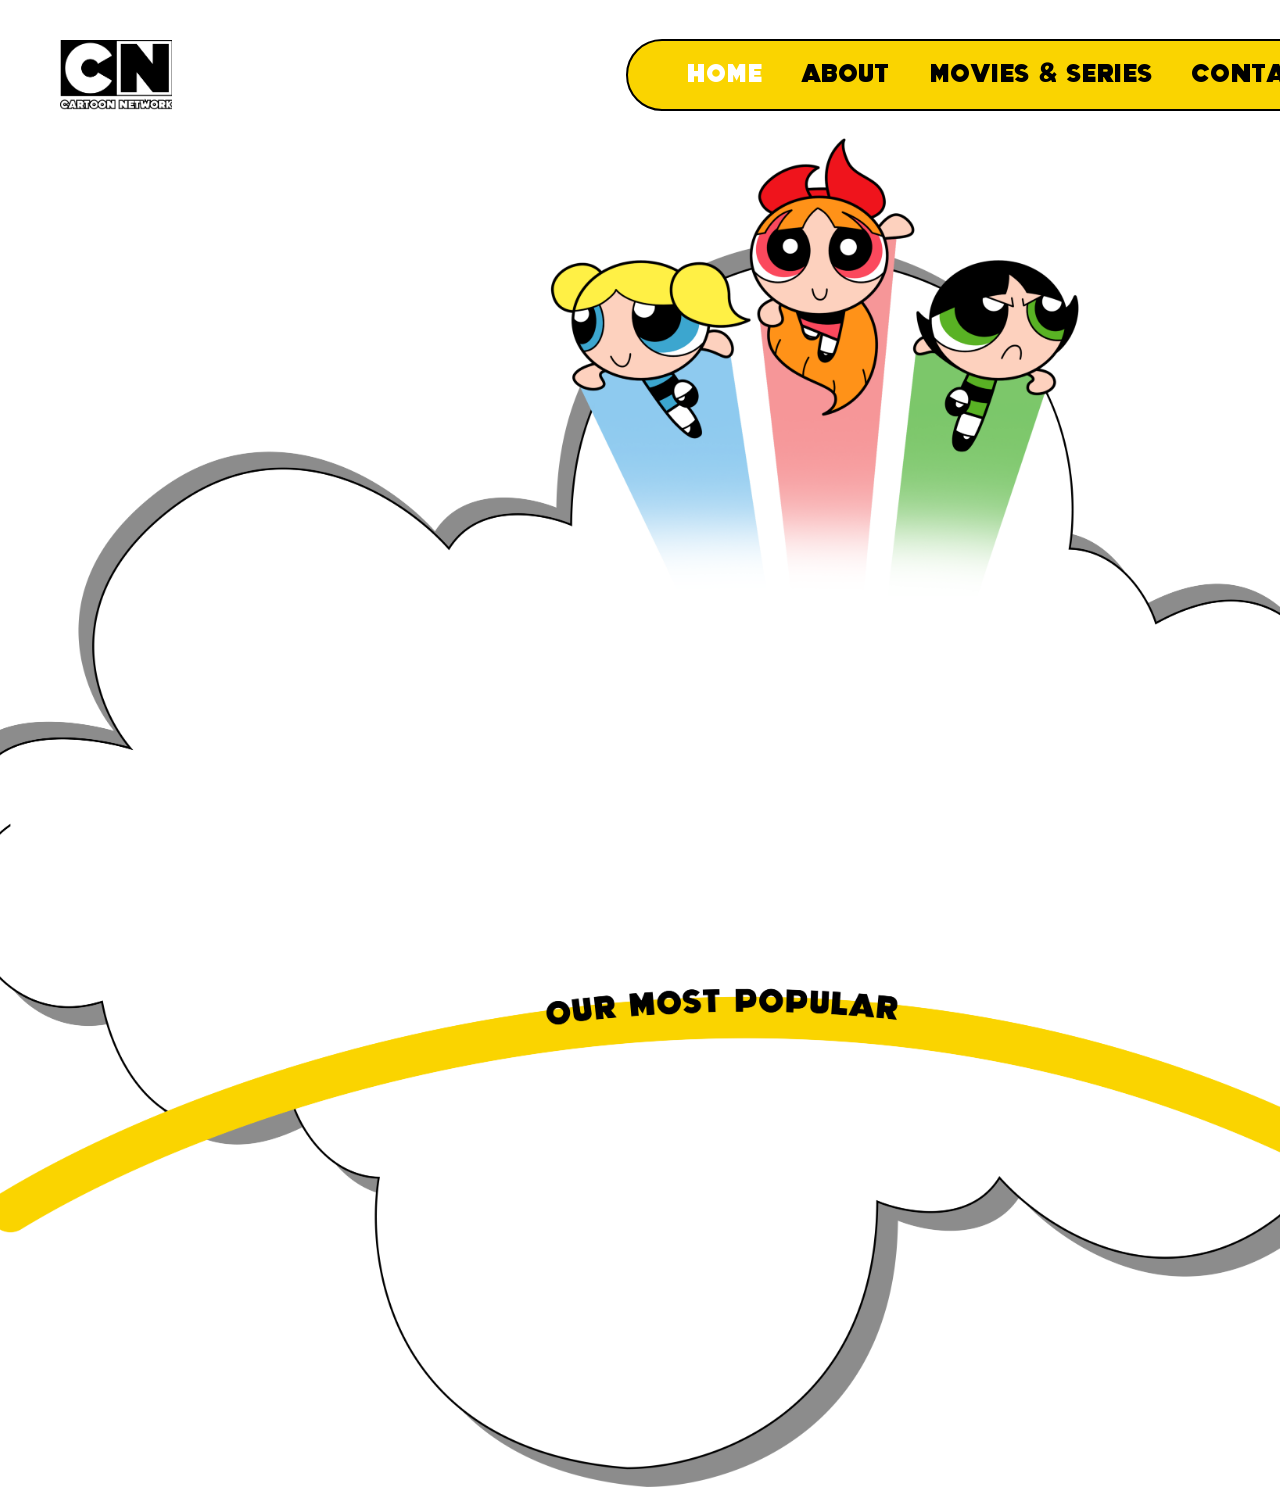
==== index.html @ 025c3194 "test 3" ====
<!DOCTYPE html>
<html lang="en">
<head>
    <meta charset="UTF-8">
    <meta name="viewport" content="width=device-width, initial-scale=1.0">
    <title>Home</title>
    <link rel="stylesheet" href="index.css">
</head>


<body>
    
    <header>
        <div class="logo"></div>
        <nav>
                <a href="" class="selected">HOME</a>
                <a href="">ABOUT</a>
                <a href="">MOVIES & SERIES</a>
                <a href="">CONTACT</a>
        </nav>
    </header>

    <main>
        <section class="hero"></section>
        <section class="sec1">
            <article class="s1bg">

            </article>
        </section>
    </main>

</body>


</html>
---- index.css ----
:root{
    --black: #000;
    --white: #fff;
    --pink: #FF00C2;
    --blue: #00C2FF;
    --yellow: #FAD400;
}

@font-face {
    font-family: 'cartoon';
    src: url(fonts/Cartoon\ Slam.ttf);
}

@font-face {
    font-family: 'red';
    src: url(fonts/RedHatDisplay-VariableFont_wght.ttf);
}

* {
    margin: 0;
    padding: 0;
    font-family: 'cartoon';
}

body{
    width: 1440px;
    height: auto;
    margin-left: auto;
    margin-right: auto;
    /* background-color: var(--black); */
}

header{
    margin: 40px 60px 0 60px;
    position: fixed;
    display: flex;
    align-items: center;
    flex-direction: row;
    justify-content: space-between;
    width: 1320px;
    height: 70px;
    z-index: 99;
}

.logo{
    width: 112px;
    height: 70px;
    background-size: cover;
    background-image: url(assets/logo.png);
}

nav{
    width: 634px;
    height: 28px;
    padding: 20px 58px;
    background-color: var(--yellow);
    border-radius: 76px;
    border: 2px solid var(--black);
    display: flex;
    align-items: center;
    flex-direction: row;
    justify-content: space-between;
}

a{
    color: var(--black);
    text-align: center;
    font-size: 24px;
    font-style: normal;
    font-weight: 400;
    line-height: normal;
    text-decoration: none;
    transition: all 0.3s ease;
}

.selected{
    color: var(--white);
}

a:hover{
    color: var(--white);
}

.hero{
    width: 1440px;
    height: 878px;
    background-image: url(assets/hero.png);
    background-size: cover;
    position: fixed;
    z-index: -1;
}

.sec1{
    width: 1440px;
    height: 1356px;
    display: flex;
    align-items: center;
    flex-direction: column;
    float: left;
    margin-top: 131px;
    overflow: hidden;
}

.s1bg{
    width: 1519.472px;
    height: 1356px;
    background-image: url(assets/s1bg.png);
    background-size: cover;
}
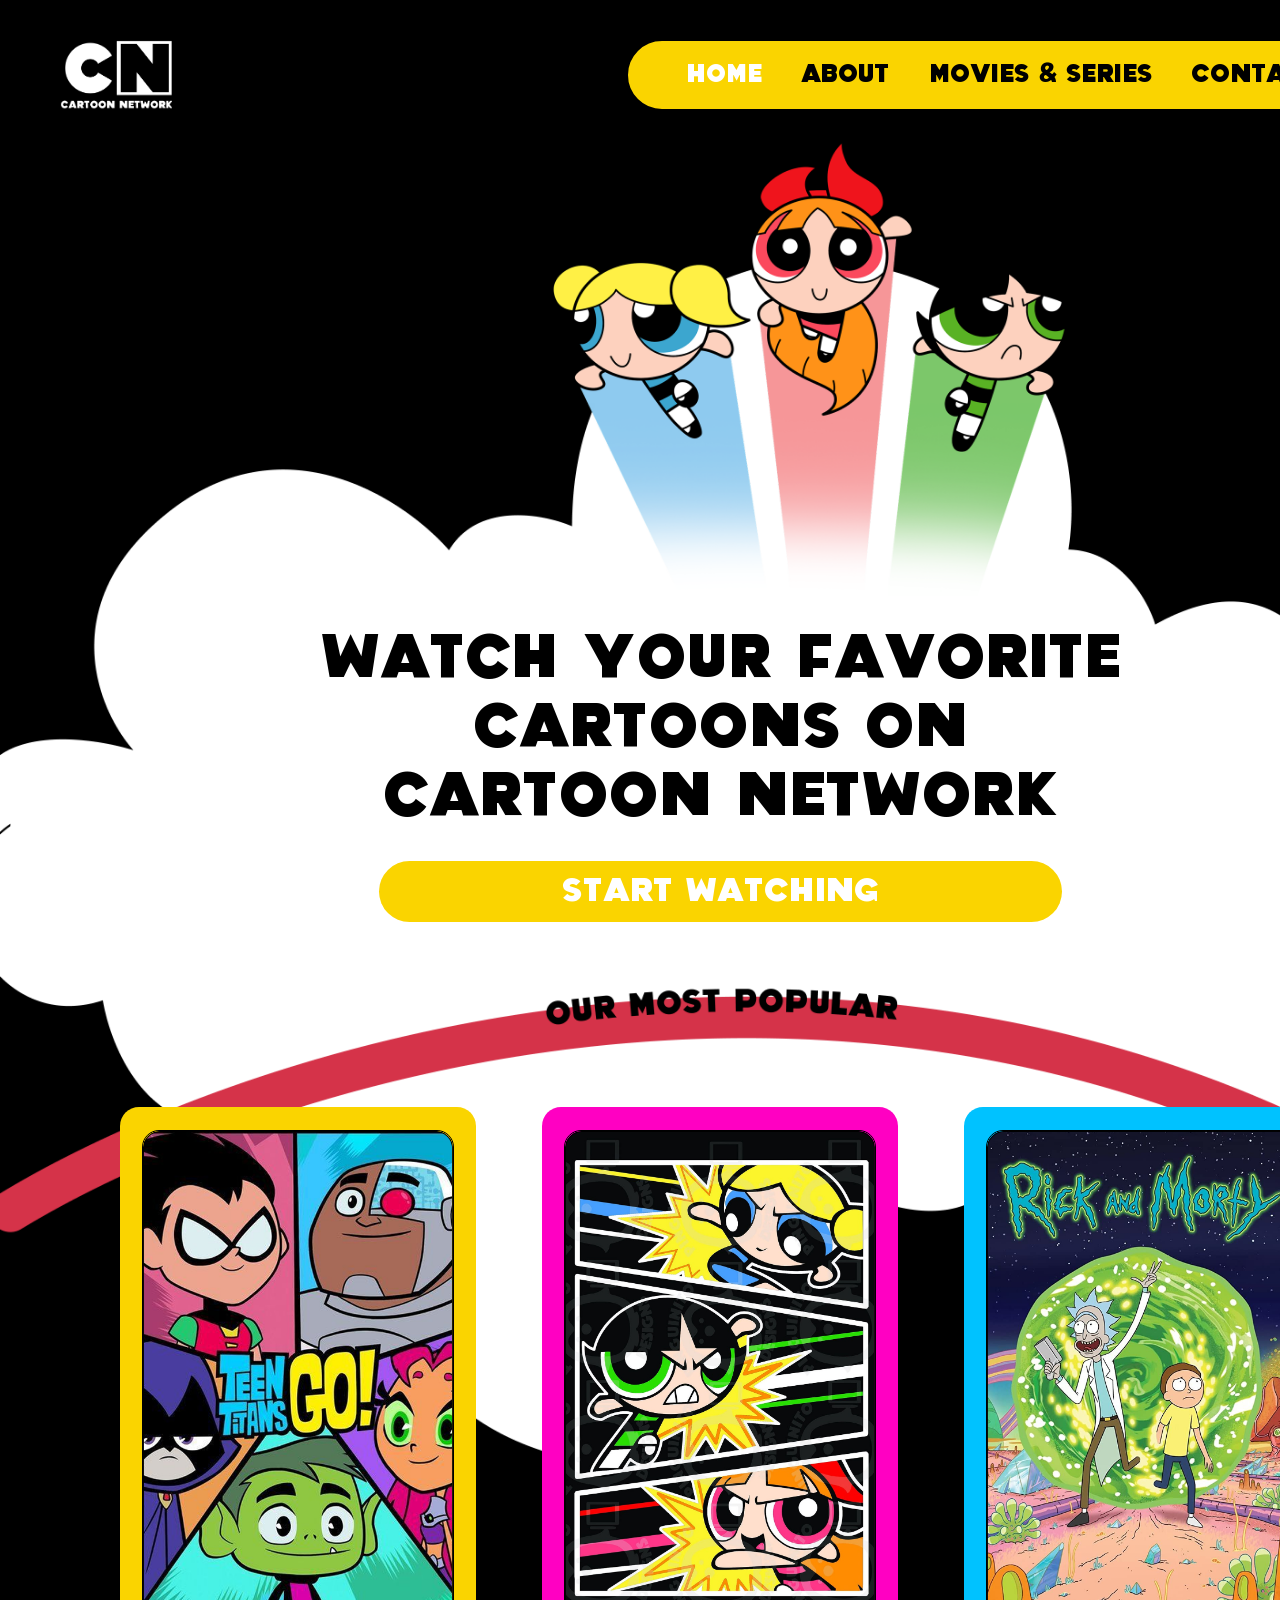
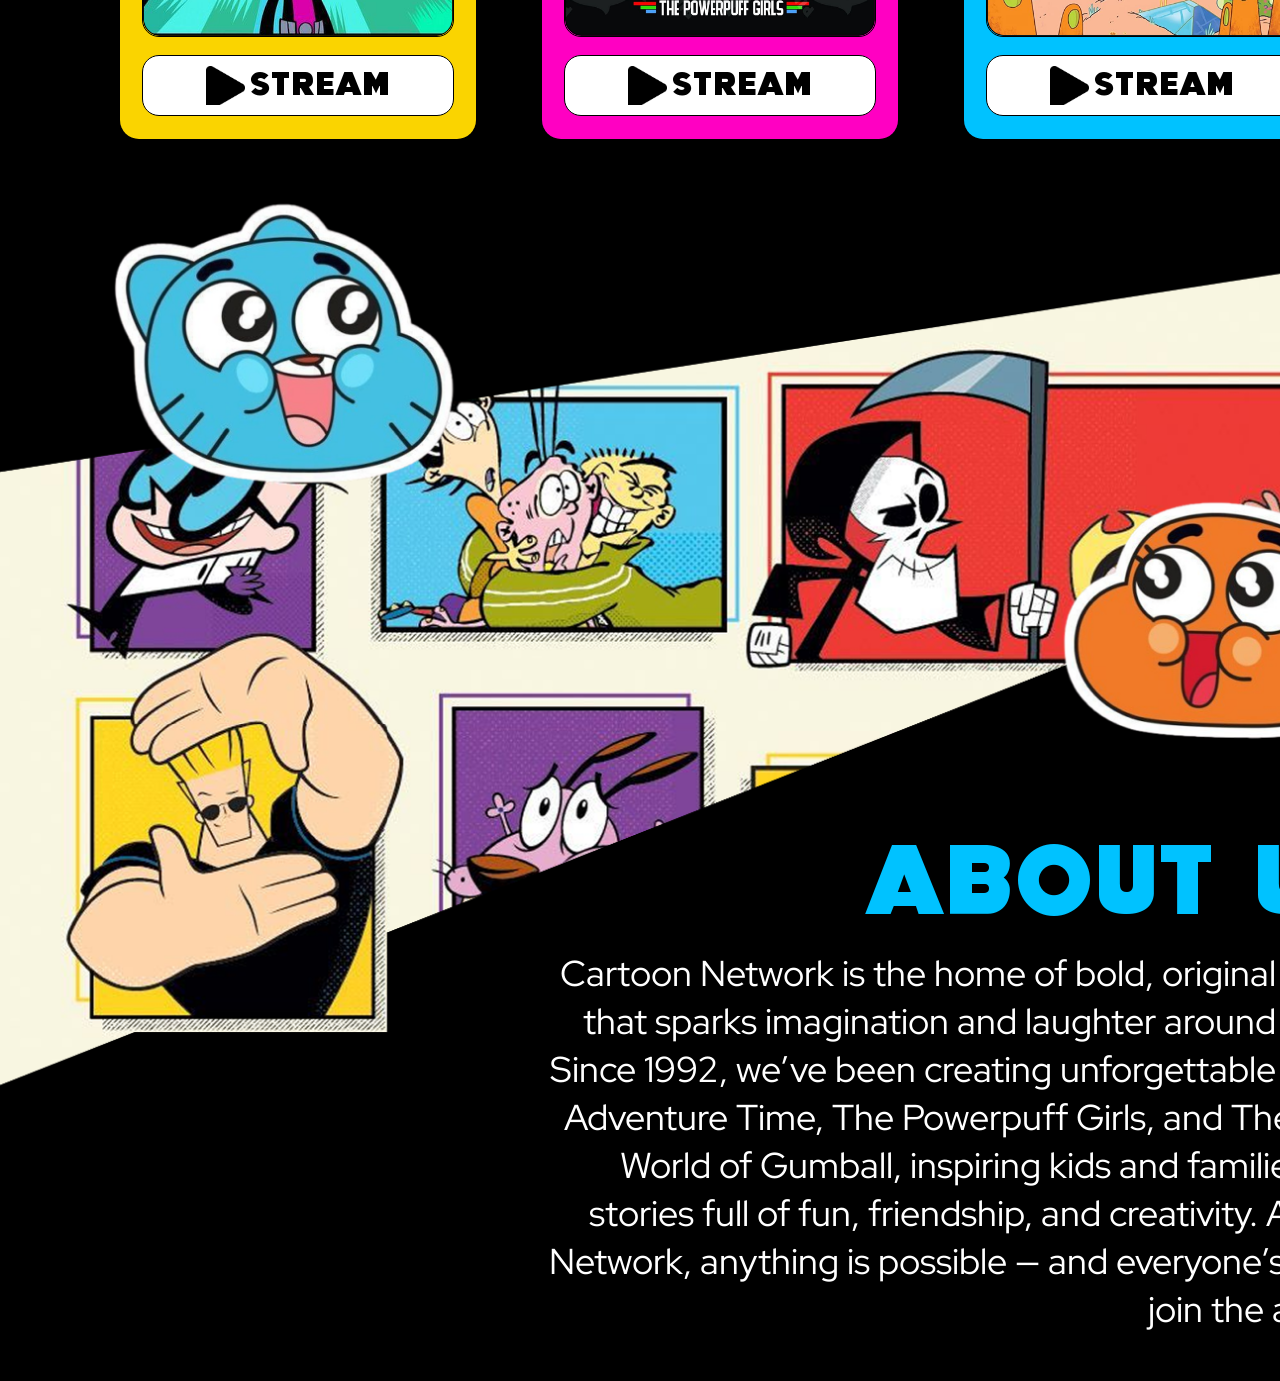
==== commit 41084d5b: "test5" ====
--- a/index.html
+++ b/index.html
@@ -20,14 +20,27 @@
         </nav>
     </header>
 
+    <section class="hero"></section>
+
     <main>
-        <section class="hero"></section>
+
         <section class="sec1">
             <article class="s1bg">
-
+                <h1>WATCH YOUR FAVORITE CARTOONS ON CARTOON NETWORK</h1>
+                <button>start watching</button>
             </article>
         </section>
+
+        <section class="popular" id="pop"></section>
+
+        <section class="sec2">
+            <h2>ABOUT US</h2>
+            <p>Cartoon Network is the home of bold, original animation that sparks imagination and laughter around the world. Since 1992, we’ve been creating unforgettable shows like Adventure Time, The Powerpuff Girls, and The Amazing World of Gumball, inspiring kids and families through stories full of fun, friendship, and creativity. At Cartoon Network, anything is possible — and everyone’s invited to join the adventure.</p>
+        </section>
+
     </main>
+
+    <script src="code.js"></script>
 
 </body>
 
--- a/index.css
+++ b/index.css
@@ -27,7 +27,17 @@
     height: auto;
     margin-left: auto;
     margin-right: auto;
-    /* background-color: var(--black); */
+    background-color: var(--black);
+}
+
+main{
+    position: relative;
+    z-index: 3;
+    width: 1440px;
+    height: auto;
+    display: flex;
+    align-items: center;
+    flex-direction: column;
 }
 
 header{
@@ -106,4 +116,148 @@
     height: 1356px;
     background-image: url(assets/s1bg.png);
     background-size: cover;
+    display: flex;
+    align-items: center;
+    flex-direction: column;
+    gap: 30px;
+}
+
+h1{
+    width: 805px;
+    color: var(--black);
+    text-align: center;
+    font-size: 60px;
+    font-style: normal;
+    font-weight: 400;
+    line-height: normal;
+    margin-top: 493px;
+}
+
+button{
+    color: var(--white);
+    text-align: center;
+    font-size: 32px;
+    font-style: normal;
+    font-weight: 400;
+    line-height: normal;
+    padding: 12px 183px;
+    border-radius: 68px;
+    background: var(--yellow);
+    border: none;
+    transition: all 0.3s ease-in-out;
+}
+
+button:hover{
+    background-color: var(--black);
+    scale: 1.1;
+}
+
+.popular{
+    width: 1199.128px;
+    height: 632px;
+    display: flex;
+    align-items: center;
+    flex-direction: row;
+    justify-content: space-between;
+    position: relative;
+    z-index: 2;
+    margin-top: -380px;
+}
+
+.cards{
+    width: 310px;
+    height: 586px;
+    padding: 23px;
+    display: flex;
+    align-items: center;
+    flex-direction: column;
+    justify-content: space-between;
+    border-radius: 19px;
+}
+
+.cardimg{
+    width: 310px;
+    height: 505px;
+    border-radius: 17px;
+    border: 1px solid var(--black);
+}
+
+.stream{
+    padding: 10px 63px;
+    width: 184px;
+    height: 39px;
+    display: flex;
+    align-items: center;
+    flex-direction: row;
+    justify-content: space-between;
+    background-color: var(--white);
+    border-radius: 17px;
+    border: 1px solid var(--black);
+    transition: all 0.3s ease;
+}
+
+.stream:hover{
+    background-color: rgba(0, 0, 0, 0);
+}
+
+.streamtext{
+    color: var(--black);
+    text-align: center;
+    font-size: 32px;
+    font-style: normal;
+    font-weight: 400;
+    line-height: normal;
+}
+
+.triangle{
+    width: 39px;
+    height: 39px;
+    background-image: url(assets/triangle.png);
+    background-size: cover;
+}
+
+.pink{
+    background-color: var(--pink);
+}
+
+.blue{
+    background-color: var(--blue);
+}
+
+.yellow{
+    background-color: var(--yellow);
+}
+
+.sec2{
+    width: 1440px;
+    height: 1242px;
+    background-color: var(--black);
+    background-image: url(assets/about.png);
+    background-size: cover;
+    display: flex;
+    align-items: flex-end;
+    flex-direction: column;
+    gap: 10px;
+}
+
+h2{
+    font-size: 96px;
+    font-style: normal;
+    font-weight: 400;
+    line-height: normal;
+    color: var(--blue);
+    margin-top: 690px;
+    margin-right: 60px;
+}
+
+p{
+    width: 891px;
+    height: 384px;
+    color: var(--white);
+    text-align: right;
+    font-family: 'red';
+    font-size: 36px;
+    font-style: normal;
+    font-weight: 400;
+    line-height: normal;
 }
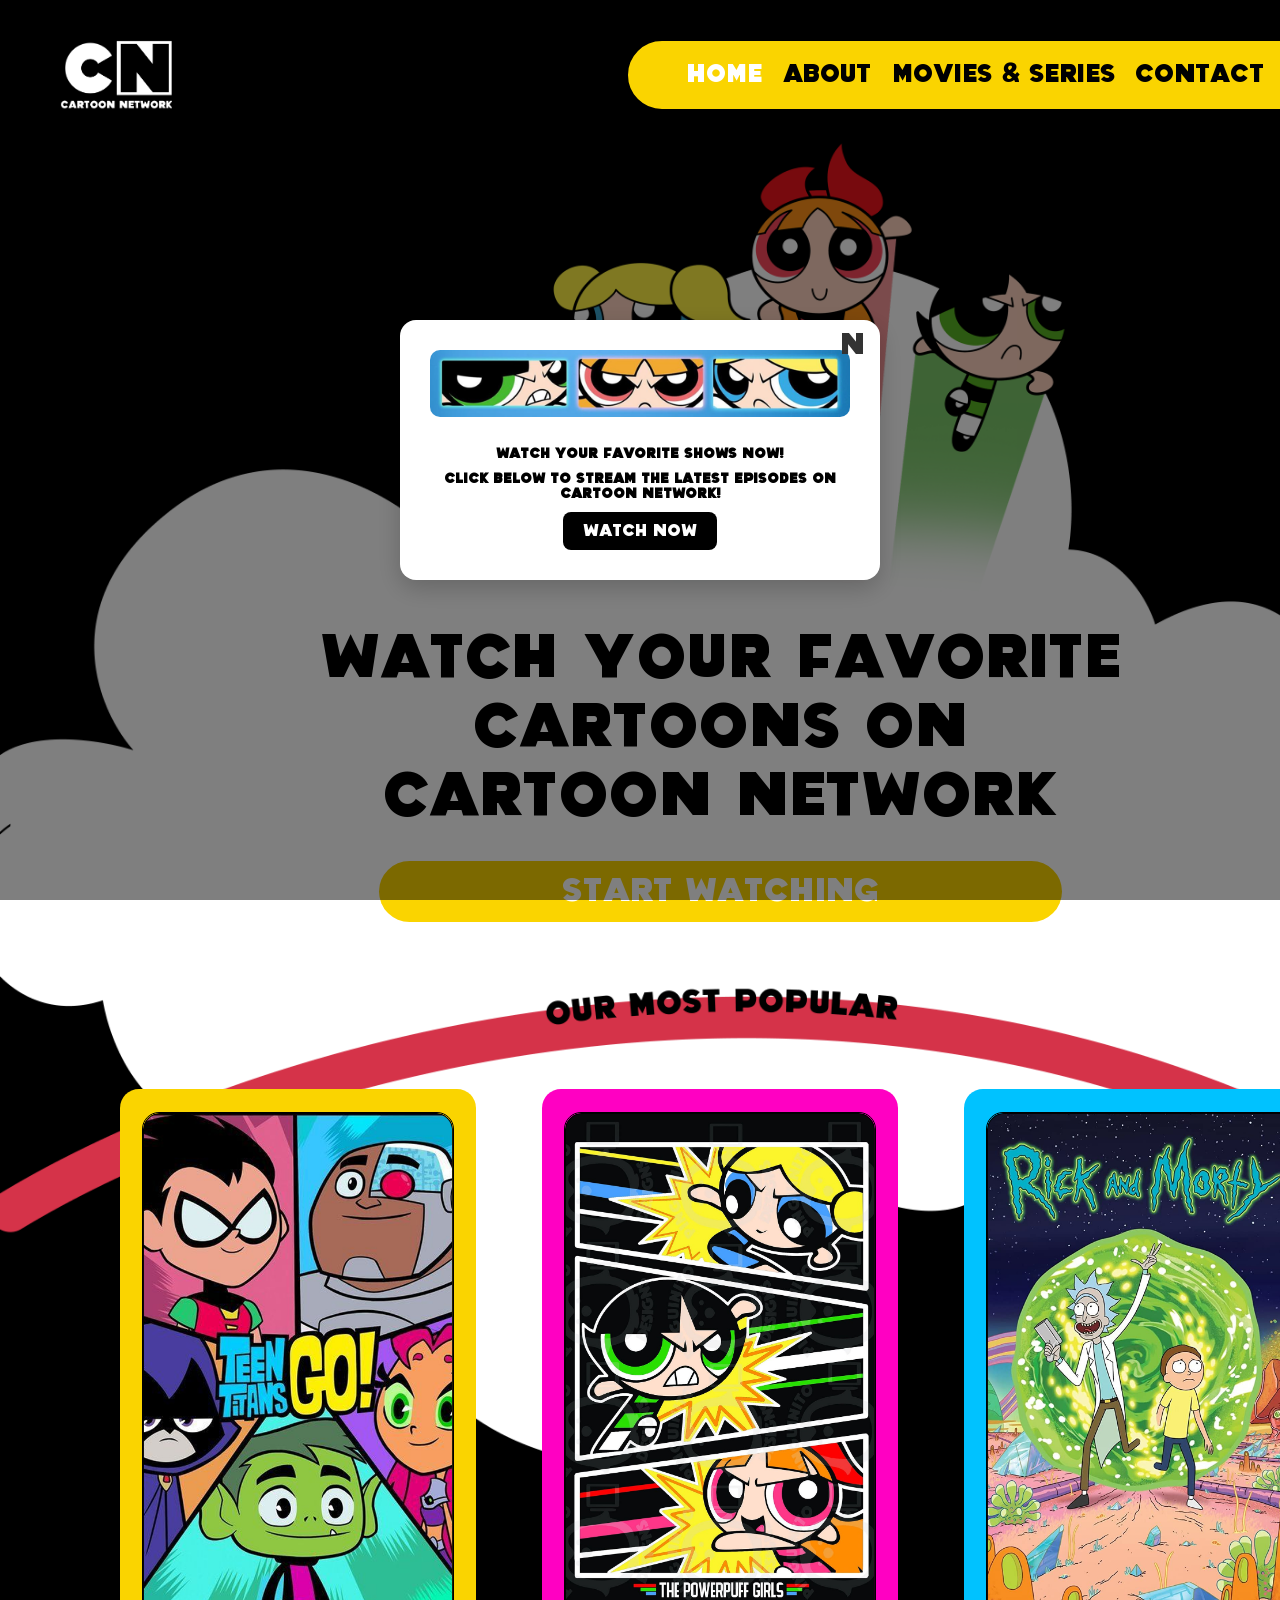
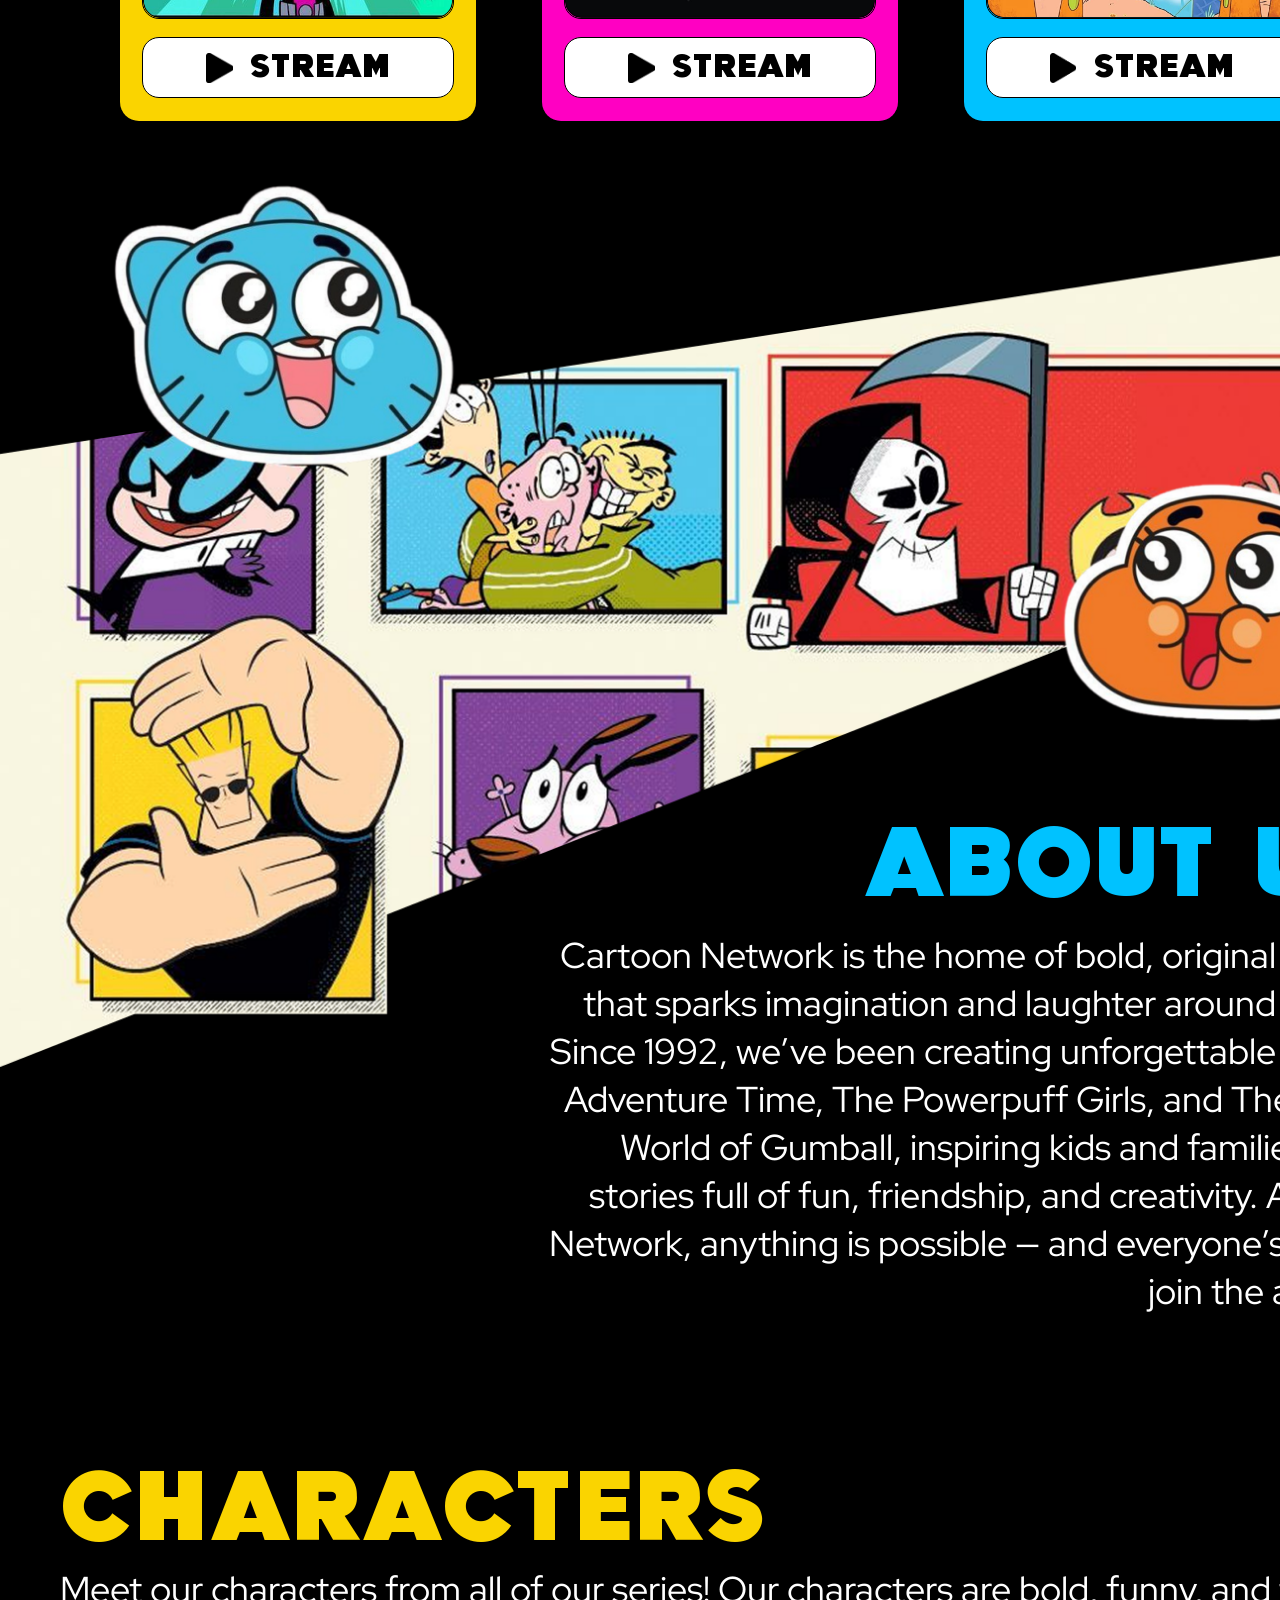
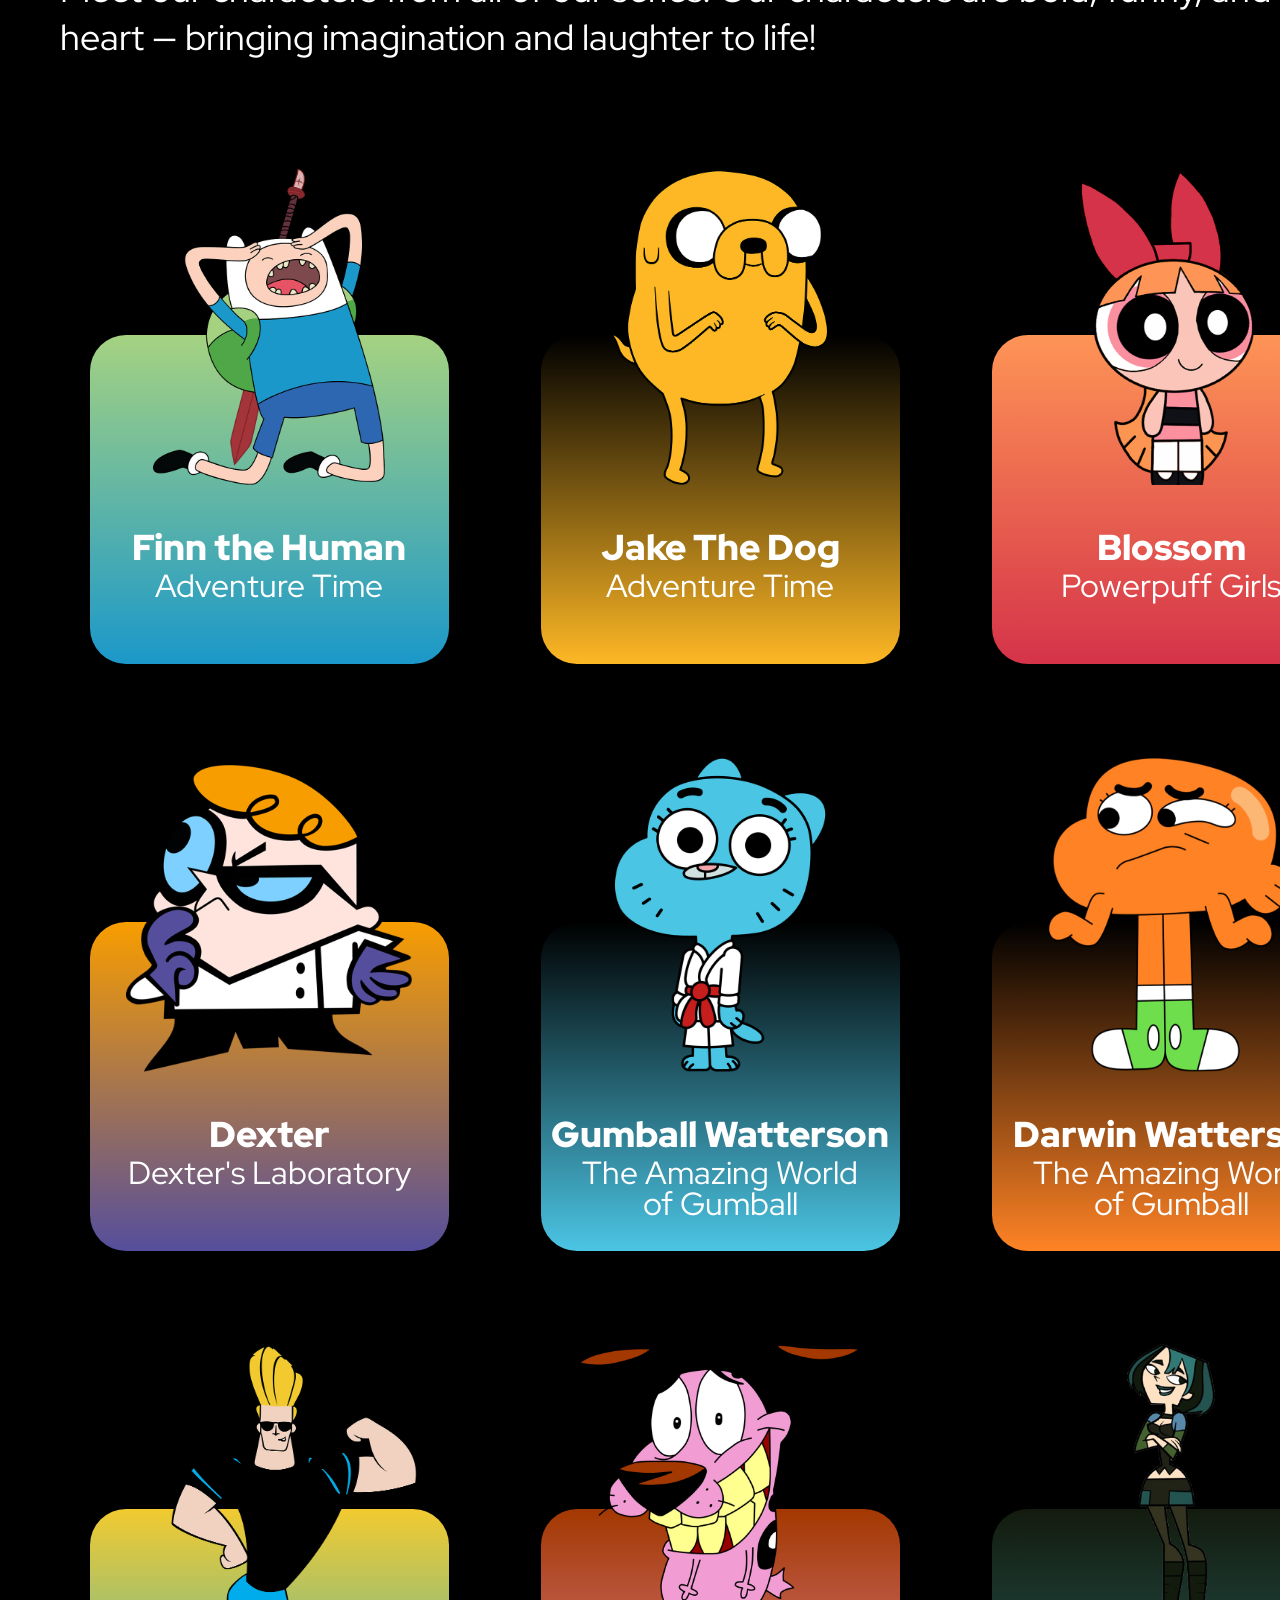
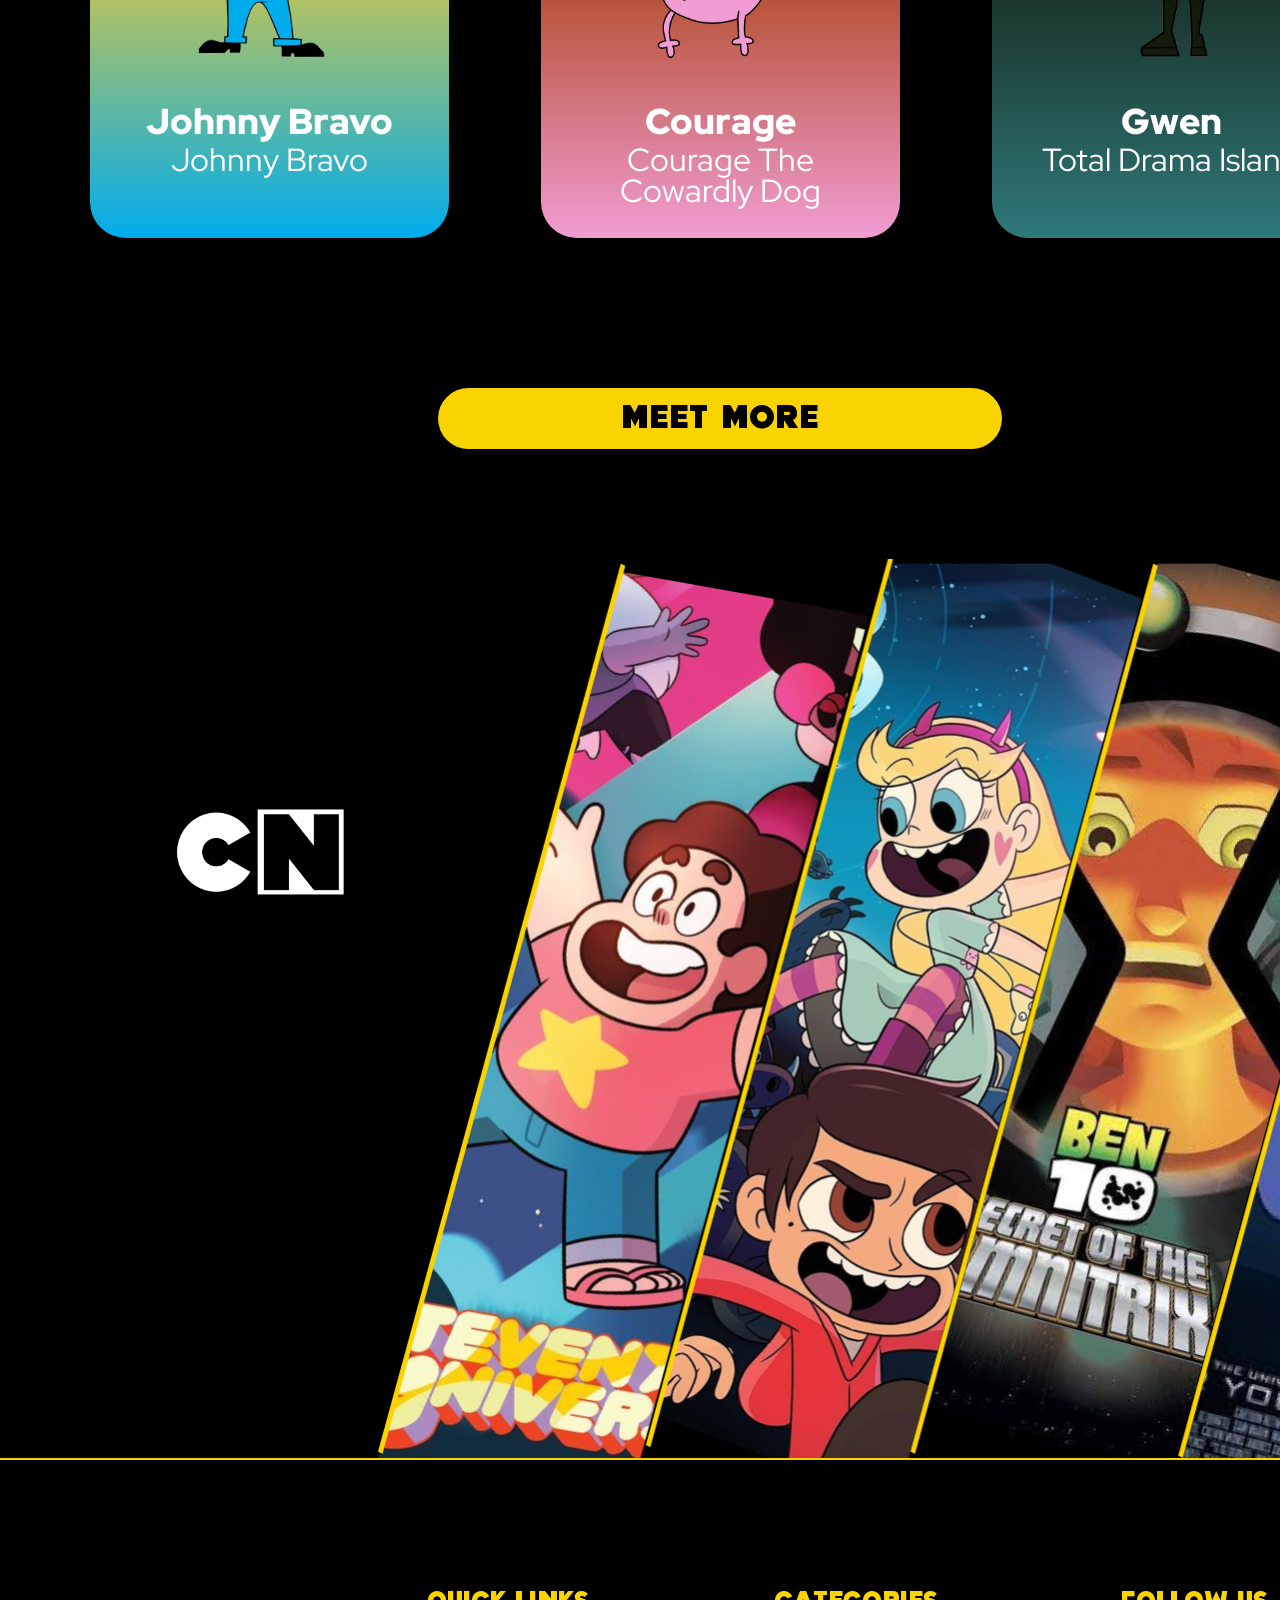
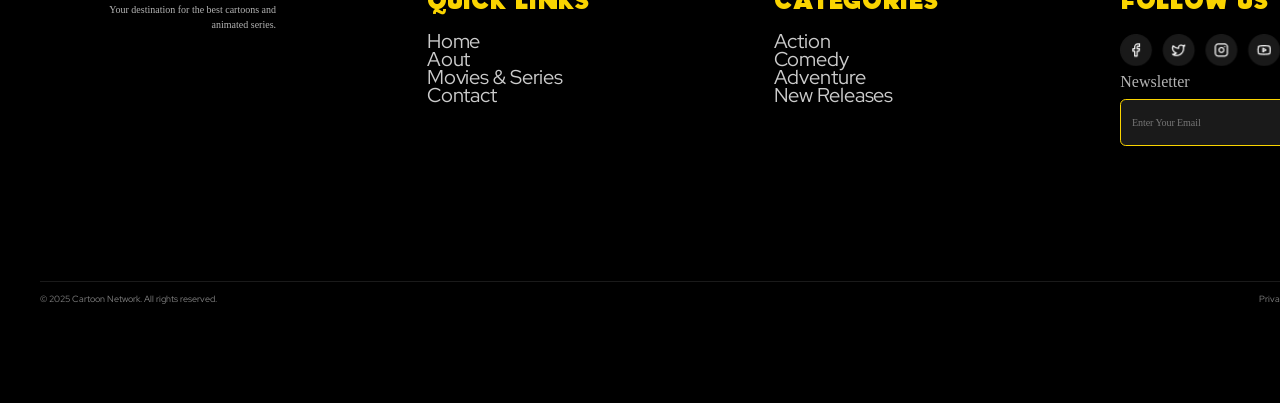
==== commit 523eaa84: "final push" ====
--- a/index.html
+++ b/index.html
@@ -13,16 +13,27 @@
     <header>
         <div class="logo"></div>
         <nav>
-                <a href="" class="selected">HOME</a>
-                <a href="">ABOUT</a>
-                <a href="">MOVIES & SERIES</a>
-                <a href="">CONTACT</a>
+                <a href="#" class="selected">HOME</a>
+                <a href="about.html">ABOUT</a>
+                <a href="movies.html">MOVIES & SERIES</a>
+                <a href="contact.html">CONTACT</a>
+                <div class="scroll"></div>
         </nav>
     </header>
 
     <section class="hero"></section>
 
     <main>
+
+          <div id="popup-ad" class="popup-ad">
+    <div class="popup-content">
+      <span class="close-btn">&times;</span>
+      <img src="assets/ad.png" alt="Cartoon Network Ad" class="ad-img">
+      <h5>Watch Your Favorite Shows Now!</h5>
+      <h5>Click below to stream the latest episodes on Cartoon Network!</h5>
+      <button class="watch-btn">Watch Now</button>
+    </div>
+  </div>
 
         <section class="sec1">
             <article class="s1bg">
@@ -31,6 +42,8 @@
             </article>
         </section>
 
+        <section class="gap"></section>
+
         <section class="popular" id="pop"></section>
 
         <section class="sec2">
@@ -38,7 +51,73 @@
             <p>Cartoon Network is the home of bold, original animation that sparks imagination and laughter around the world. Since 1992, we’ve been creating unforgettable shows like Adventure Time, The Powerpuff Girls, and The Amazing World of Gumball, inspiring kids and families through stories full of fun, friendship, and creativity. At Cartoon Network, anything is possible — and everyone’s invited to join the adventure.</p>
         </section>
 
+        <section class="sec3">
+            <article class="characters">
+                <h2 class="chartitle">CHARACTERS</h2>
+                <p class="chartext">Meet our characters from all of our series! Our characters are bold, funny, and full of heart — bringing imagination and laughter to life!</p>
+            </article>
+              <article class="card-grid" id="grid"></article>
+            <button class="black">MEET MORE</button>
+        </section>
+
+        <section class="s4">
+            <div class="s4d1">
+                <div class="logo4"></div>  
+                <h2 class="logodes">Cartoon Network</h2>  
+                <h2 class="on">ON</h2>       
+                <div class="prime"></div>
+                <button class="subscribe">SUBSCRIBE NOW</button>
+            </div>
+            <div class="maskimages"></div>
+        </section>
+
     </main>
+
+    <footer id="contact">
+        <div class="fdiv">
+            <div class="fd1">
+                <div class="flogo"></div>  
+                <p class="des1">Your destination for the best cartoons and animated series.</p>  
+            </div>
+
+            <div class="fd2">
+                <h5 class="footertextp">Quick Links</h5>
+                <ul class="links">
+                <li><a href="#">Home</a></li>
+                <li><a href="#">Aout</a></li>
+                <li><a href="#">Movies & Series</a></li>
+                <li><a href="contact.html">Contact</a></li>
+                </ul>
+            </div>
+
+            <div class="fd3">
+                <h5 class="footertextp">Categories</h5>
+                <ul class="links">
+                <li><a href="#">Action</a></li>
+                <li><a href="#">Comedy</a></li>
+                <li><a href="#">Adventure</a></li>
+                <li><a href="#">New Releases</a></li>
+                </ul>
+            </div>
+
+            <div class="fd4">
+                <h5 class="footertextp">FOLLOW US</h5>
+                <div class="socialmedia"></div>
+                <h2 class="newsteller">Newsletter</h2>
+                <div class="emailbt">Enter Your Email</div>
+            
+            </div>
+        </div>
+        <div class="fdiv2">
+            <h6>© 2025 Cartoon Network. All rights reserved.</h6>
+            <div class="fdiv3">
+                <h6>Privacy Policy</h6>
+                <h6>Terms of Service</h6>
+                <h6>Cookie Policy</h6>
+            </div>
+
+        </div>
+    </footer>
 
     <script src="code.js"></script>
 
--- a/index.css
+++ b/index.css
@@ -91,6 +91,84 @@
     color: var(--white);
 }
 
+.scroll{
+    width: 35px;
+    height: 18.5px;
+    background-image: url(assets/scroll.png);
+    background-size: cover;
+}
+
+.popup-ad {
+  display: none;
+  position: fixed;
+  top: 0;
+  left: 0;
+  width: 100%;
+  height: 100%;
+  background: rgba(0, 0, 0, 0.5);
+  justify-content: center;
+  align-items: center;
+  z-index: 9999;
+}
+
+.popup-content {
+  position: relative;
+  background: white;
+  width: 420px;
+  padding: 30px;
+  border-radius: 16px;
+  text-align: center;
+  box-shadow: 0 8px 24px rgba(0, 0, 0, 0.2);
+  font-family: 'red', sans-serif;
+  animation: popIn 0.3s ease;
+}
+
+.close-btn {
+  position: absolute;
+  top: 10px;
+  right: 15px;
+  font-size: 28px;
+  cursor: pointer;
+  color: #333;
+}
+
+.ad-img {
+  width: 100%;
+  border-radius: 10px;
+  margin-bottom: 15px;
+}
+
+.watch-btn {
+  background: var(--black);
+  color: var(--white);
+  border: none;
+  padding: 10px 20px;
+  border-radius: 8px;
+  font-size: 16px;
+  cursor: pointer;
+  transition: background 0.3s;
+}
+
+.watch-btn:hover {
+  background: #222;
+}
+
+@keyframes popIn {
+  from {
+    transform: scale(0.8);
+    opacity: 0;
+  }
+  to {
+    transform: scale(1);
+    opacity: 1;
+  }
+}
+
+.popup-content h5 {
+  margin: 10px 0;
+}
+
+
 .hero{
     width: 1440px;
     height: 878px;
@@ -152,6 +230,16 @@
     scale: 1.1;
 }
 
+.gap{
+    height: 262px;
+    width: 1440px;
+    background-color: var(--black);
+    margin-top: -380px;
+    position: relative;
+    top: 360px;
+    z-index: -1;
+}
+
 .popular{
     width: 1199.128px;
     height: 632px;
@@ -161,7 +249,7 @@
     justify-content: space-between;
     position: relative;
     z-index: 2;
-    margin-top: -380px;
+    margin-top: -280px;
 }
 
 .cards{
@@ -173,6 +261,11 @@
     flex-direction: column;
     justify-content: space-between;
     border-radius: 19px;
+    transition: all 0.3s ease;
+}
+
+.cards:hover{
+    transform: translateY(-10px);
 }
 
 .cardimg{
@@ -210,8 +303,8 @@
 }
 
 .triangle{
-    width: 39px;
-    height: 39px;
+    width: 26.5px;
+    height: 30px;
     background-image: url(assets/triangle.png);
     background-size: cover;
 }
@@ -230,7 +323,7 @@
 
 .sec2{
     width: 1440px;
-    height: 1242px;
+    height: 1200px;
     background-color: var(--black);
     background-image: url(assets/about.png);
     background-size: cover;
@@ -260,4 +353,390 @@
     font-style: normal;
     font-weight: 400;
     line-height: normal;
+}
+
+.sec3{
+    width: 1440px;
+    height: auto;
+    background-color: var(--black);
+    display: flex;
+    align-items: center;
+    flex-direction: column;
+}
+
+.characters{
+    width: 1320px;
+    height: 216px;
+    display: flex;
+    align-items: flex-start;
+    flex-direction: column;
+    justify-content: space-between;
+    margin-top: 134px;
+}
+
+.chartitle{
+    margin: 0;
+    color: var(--yellow);
+}
+
+.chartext{
+    width: 100%;
+    text-align: left;
+}
+
+.black{
+    color: var(--black);
+    margin: 110px 0;
+}
+
+.card-grid {
+      display: grid;
+      grid-template-columns: repeat(3, 359px);
+      grid-template-rows: repeat(3, 495px);
+      gap: 92px;
+      justify-content: center;
+      padding: 40px;
+      margin-top: 58px;
+}
+
+.char {
+      width: 359px;
+      height: 495px;
+      box-shadow: 0 4px 12px rgba(0, 0, 0, 0.1);
+      display: flex;
+      align-items: center;
+      flex-direction: column;
+      transition: all 0.3s ease;
+}
+
+.char:hover{
+    transform: translateY(-10px);
+}
+
+.char:hover .charimg{
+        scale: 1.05;
+}
+
+.charimg{
+    width: auto;
+    height: 316px;
+    position: relative;
+    z-index: 2;
+          transition: all 0.3s ease;
+}
+
+.content{
+    width: 359px;
+    height: 337px;
+    border-radius: 36px;
+    display: flex;
+    align-items: center;
+    flex-direction: column;
+    margin-top: -150px;
+}
+
+h3{
+    color: var(--white);
+    text-align: center;
+    font-family: 'red';
+    font-size: 36px;
+    font-style: normal;
+    font-weight: 900;
+    line-height: normal;
+    margin-top: 188px;
+}
+
+h4{
+    color: var(--white);
+    text-align: center;
+    font-family: 'red';
+    font-size: 32px;
+    font-style: normal;
+    font-weight: 400;
+    line-height: 96.347%; 
+    width: 293px;
+}
+
+.card1{
+    background: linear-gradient(180deg, #A5D281 0%, #1B98CA 100%);
+}
+
+.card2{
+    background: linear-gradient(180deg, #000 0%, #FEB825 100%);
+}
+
+.card3{
+    background: linear-gradient(180deg, #FE9456 0%, #D53349 100%);
+}
+
+.card4{
+    background: linear-gradient(180deg, #F89D00 0%, #554E9C 100%);
+}
+
+.card5{
+    background: linear-gradient(180deg, #000 0%, #4BC5E4 100%);
+}
+
+.card6{
+    background: linear-gradient(180deg, #000 0%, #FF8325 100%);
+}
+
+.card7{
+    background: linear-gradient(180deg, #F2CA30 0%, #00ACEC 100%);
+}
+
+.card8{
+    background: linear-gradient(180deg, #A33801 0%, #F19DD3 100%);
+}
+
+.card9{
+    background: linear-gradient(180deg, #131B0E 0%, #2F797A 100%);
+}
+
+.black:hover{
+    color: var(--black);
+    background-color: var(--white);
+}
+
+.s4{
+    width: 1440px;
+    height: 899px;
+    background-color: var(--black);
+    position: relative;
+    display: flex;
+    align-items: center;
+    z-index: 300;
+    overflow: hidden;
+}
+.s4d1{
+    width: 239px;
+    height: 400.916px;
+    flex-shrink: 0;
+    margin-left: 139px;
+    display: flex;
+    flex-direction: column;
+    justify-content: space-between;
+    align-items: center;
+
+}
+.logo4{
+    width: 179px;
+height: 89.5px;
+flex-shrink: 0;
+aspect-ratio: 179.00/89.50;
+background-image: url(assets/logo.png);
+background-size: cover;
+}
+.logodes{
+    color: var(--white);
+font-size: 16px;
+font-style: normal;
+font-weight: 400;
+line-height: normal;
+}
+.on{
+    color: #FFF;
+font-family: 'red';
+font-size: 32px;
+font-style: normal;
+font-weight: 400;
+line-height: normal;
+}
+.prime{
+    width: 140px;
+height: 79px;
+flex-shrink: 0;
+aspect-ratio: 140/79;
+background-image: url(assets/prime.png);
+background-size: cover;
+}
+.subscribe{
+    display: flex;
+width: 239px;
+height: 84.916px;
+padding: 13px 15px;
+justify-content: center;
+align-items: center;
+gap: 10px;
+flex-shrink: 0;
+background-color: var(--yellow);
+color: var(--black);
+font-family: 'red';
+font-size: 24px;
+font-style: normal;
+font-weight: 400;
+line-height: normal;
+transition: all 0.3s ease;
+}
+.subscribe:hover{
+    background-color: var(--blue);
+    color: var(--white);
+}
+.maskimages{
+    width: 1579.295px;
+    height: 903.269px;
+    flex-shrink: 0;
+    background-image: url(assets/maskimagesss.png);
+    background-size: contain;
+}
+footer{
+    display: flex;
+width: 1440px;
+height: 541px;
+padding: 2.162px 40px 0 40px;
+flex-direction: column;
+align-items: flex-start;
+flex-shrink: 0;
+background-color: var(--black);
+    position: absolute;
+    display: flex;
+justify-content: center;
+align-items: center;
+border-top: 2.162px solid var(--yellow);
+position: relative;
+z-index: 3;
+}
+.fdiv {
+  display: grid;
+  grid-template-columns: repeat(4, 1fr); 
+  gap: 40px;
+  padding: 40px;
+  color: white;
+}
+
+.fd1 {
+  grid-column: 1 / span 1; 
+  display: flex;
+  flex-direction: column;
+  gap: 14px;
+    height: 217px;
+}
+
+.fd2 {
+  grid-column: 2 / span 1;
+  display: flex;
+  flex-direction: column;
+  gap: 10px;
+  height: 217px;
+}
+
+.flogo {
+  width: 130px;
+  height: 80px;
+  background: url(assets/logo.png) no-repeat center / contain;
+}
+
+.des1 {
+  color: rgba(255, 255, 255, 0.7);
+  font-family: 'in';
+  font-size: 10px;
+  line-height: 15px;
+  width: 196.036px;
+flex-shrink: 0;
+}
+
+
+.footertextp {
+  color: var(--yellow);
+  font-size: 24px;
+  font-weight: 400;
+  margin-bottom: 8px;
+}
+
+
+.links {
+  list-style: none;
+  padding: 0;
+  margin: 0;
+}
+
+.links li a {
+  color: rgba(255, 255, 255, 0.8);
+  text-decoration: none;
+  font-size: 14px;
+  transition: 0.3s;
+  color: rgba(255, 255, 255, 0.80);
+font-family: 'red';
+font-size: 20px;
+font-style: normal;
+font-weight: 400;
+line-height: 15.135px; 
+letter-spacing: -0.108px;
+}
+
+.links li a:hover {
+  color: white;
+}
+.fd3 {
+  grid-column: 3 / span 1; 
+  display: flex;
+  flex-direction: column;
+  gap: 10px;
+    height: 217px;
+}
+.fd4 {
+  grid-column: 4 / span 1; 
+  display: flex;
+  flex-direction: column;
+  gap: 10px;
+    height: 217px;
+}
+.socialmedia{
+    width: 159.279px;
+    height: 31.712px;
+    background-image: url(assets/sm.png);
+    background-size: contain;
+    background-repeat: no-repeat;
+}
+.newsteller{
+    color: rgba(255, 255, 255, 0.70);
+font-family: 'in';
+font-size: 16px;
+font-style: normal;
+font-weight: 400;
+line-height: 12.973px; 
+margin-top: 0;
+}
+.emailbt{
+    display: flex;
+    height: 30.991px;
+    width: 296.15px;
+    padding: 7.207px 10.811px;
+    align-items: center;
+    flex-shrink: 0;
+    align-self: stretch;
+    border-radius: 5.766px;
+    border: 0.721px solid #FAD400;
+    background: rgba(255, 255, 255, 0.10);
+    color: rgba(255, 255, 255, 0.40);
+    font-family: 'in';
+    font-size: 10.09px;
+    font-style: normal;
+    font-weight: 400;
+    line-height: normal;
+    letter-spacing: -0.108px;
+}
+.fdiv2{
+    display: flex;
+height: 35.315px;
+justify-content: space-between;
+align-items: center;
+flex-shrink: 0;
+align-self: stretch;
+border-top: 0.721px solid rgba(255, 255, 255, 0.10);
+margin-top: 36px;
+}
+h6{
+    color: rgba(255, 255, 255, 0.50);
+font-family: 'red';
+font-size: 8.649px;
+font-style: normal;
+font-weight: 400;
+line-height: 12.973px; /* 150% */
+}
+.fdiv3{
+    display: flex;
+height: 12.973px;
+align-items: flex-start;
+gap: 21.622px;
 }
